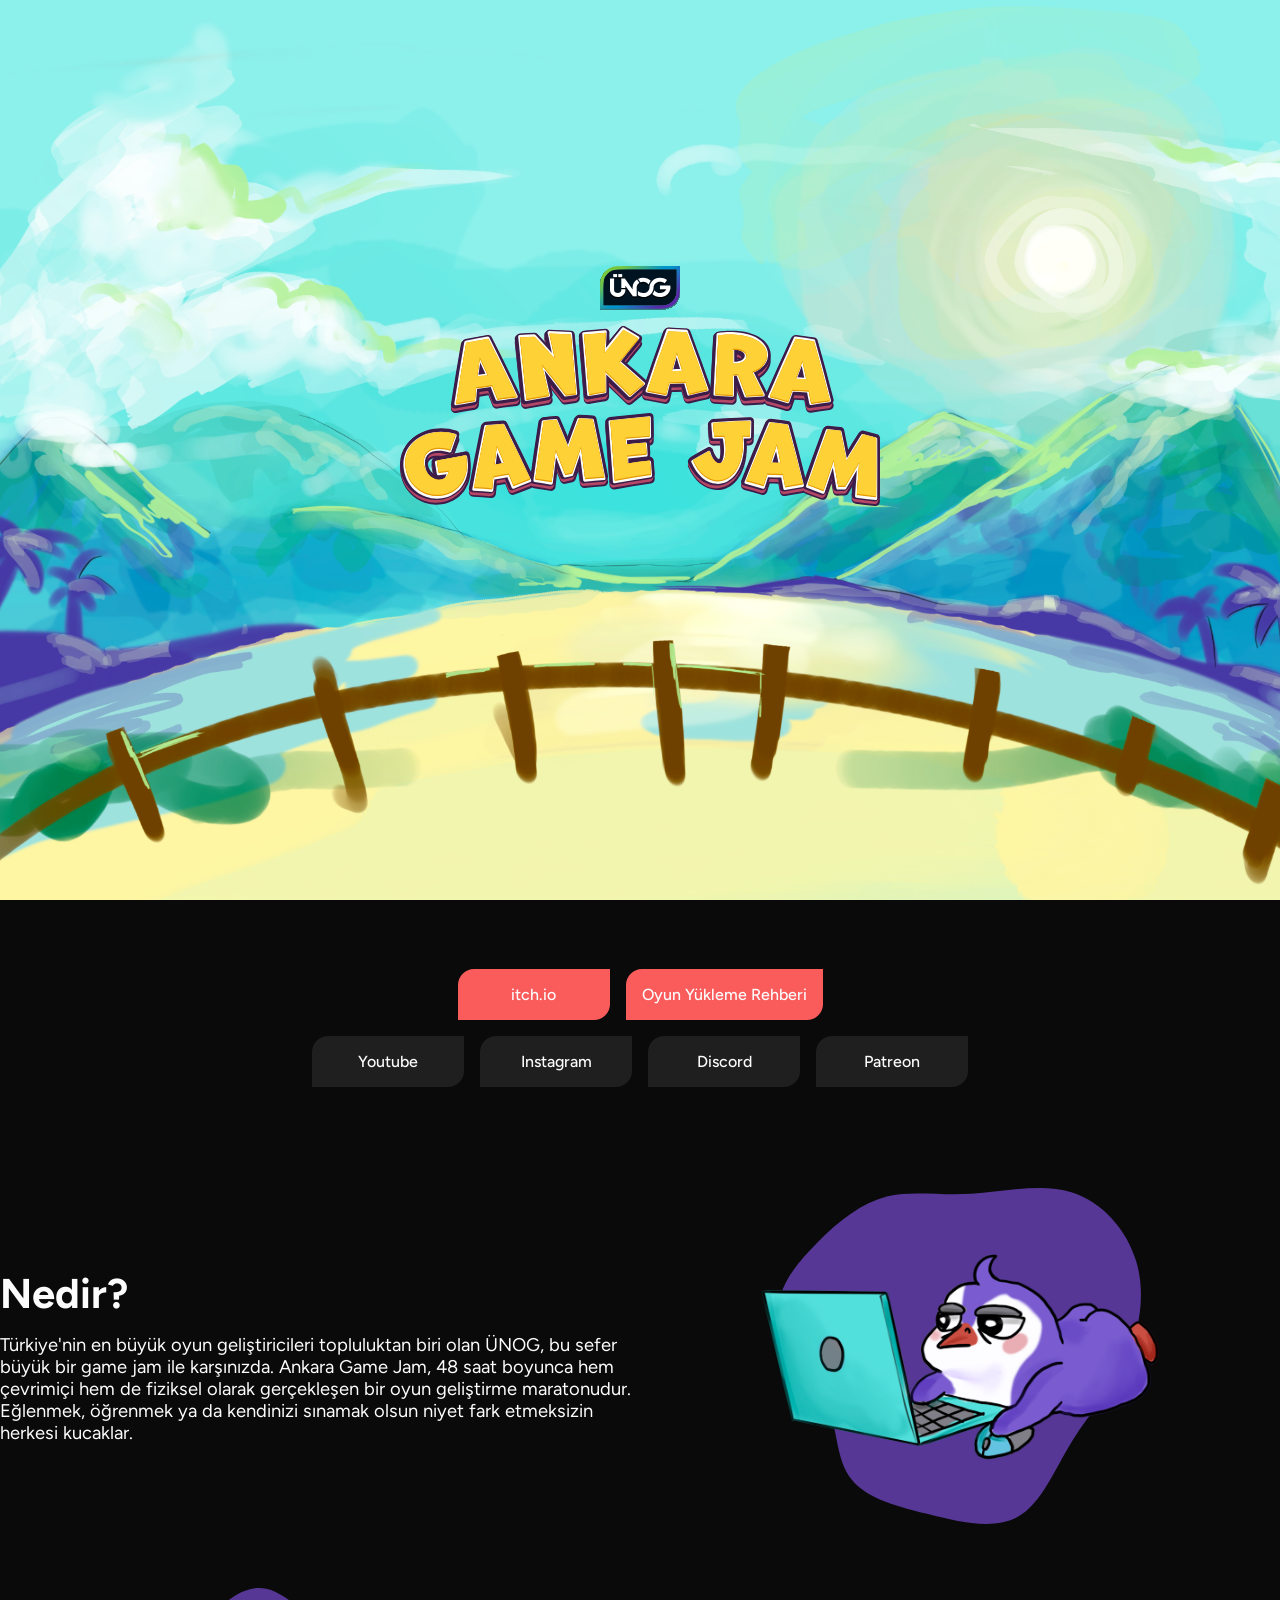
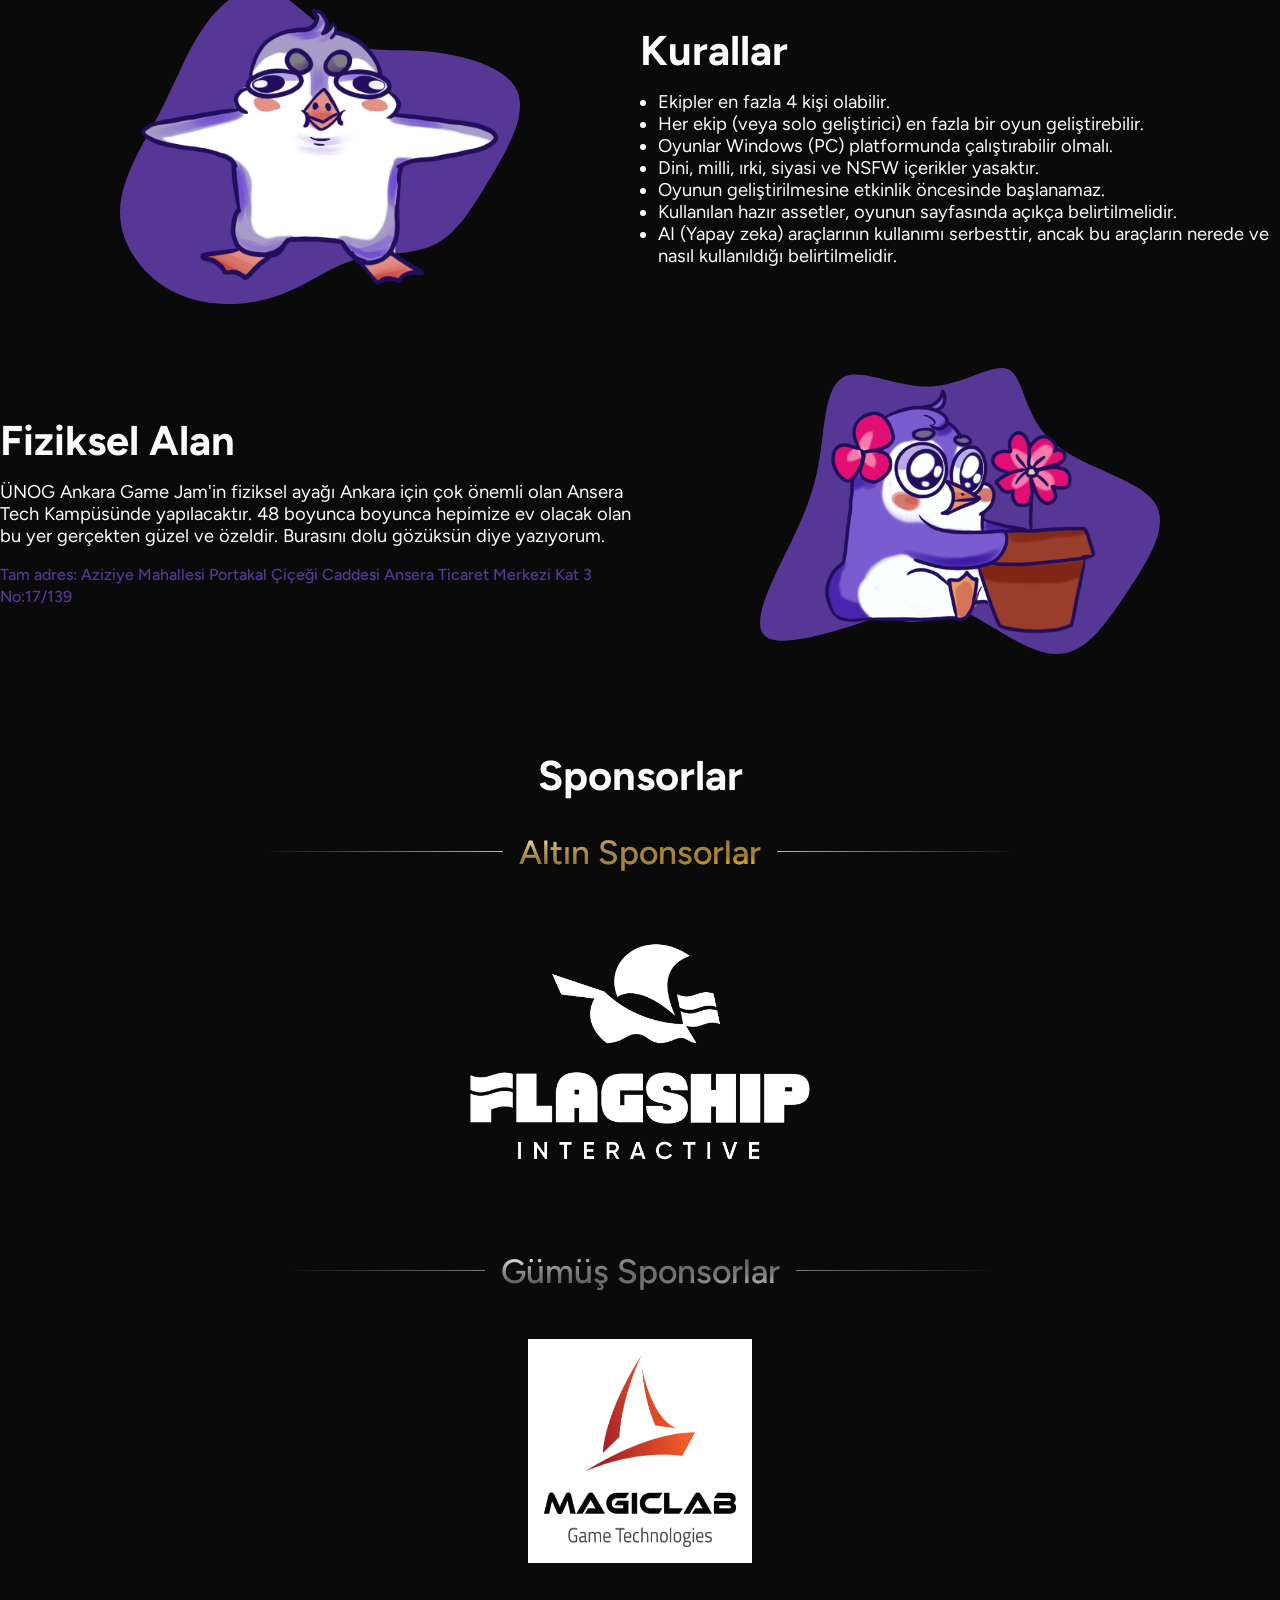
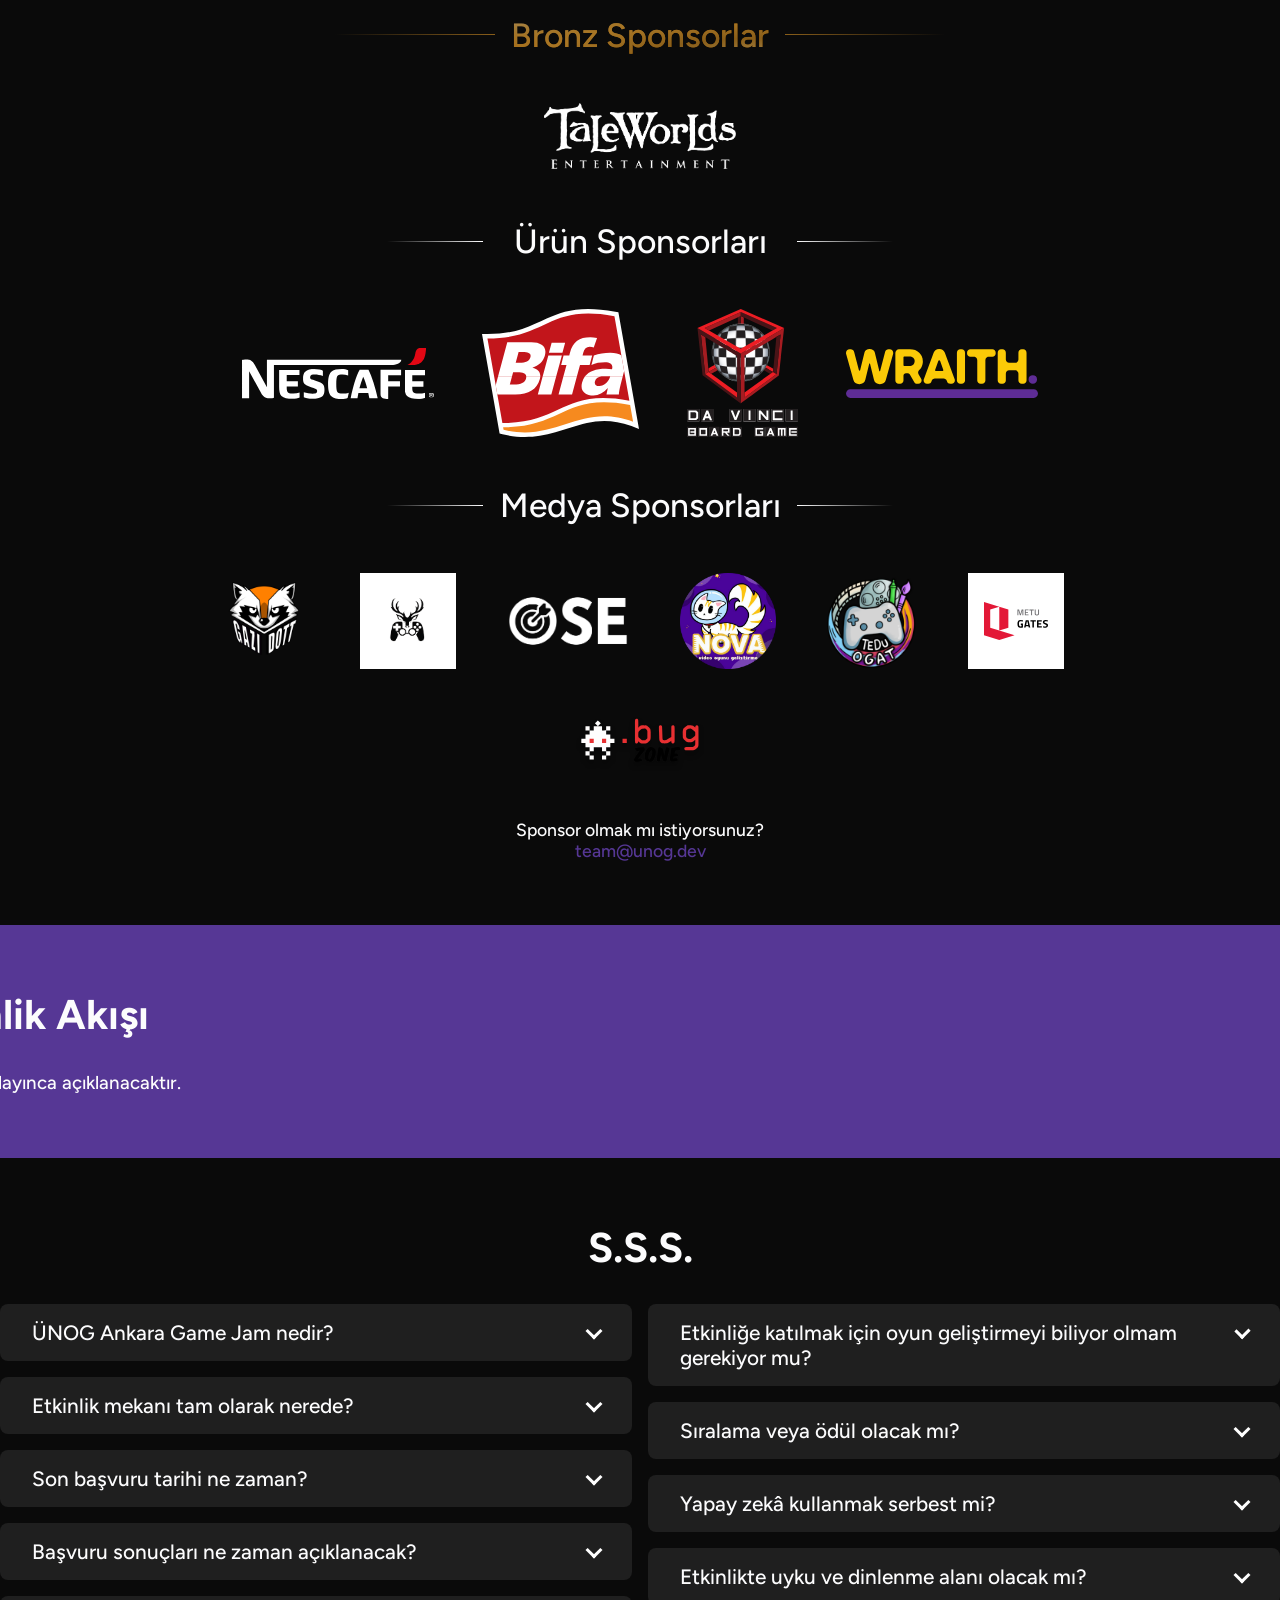
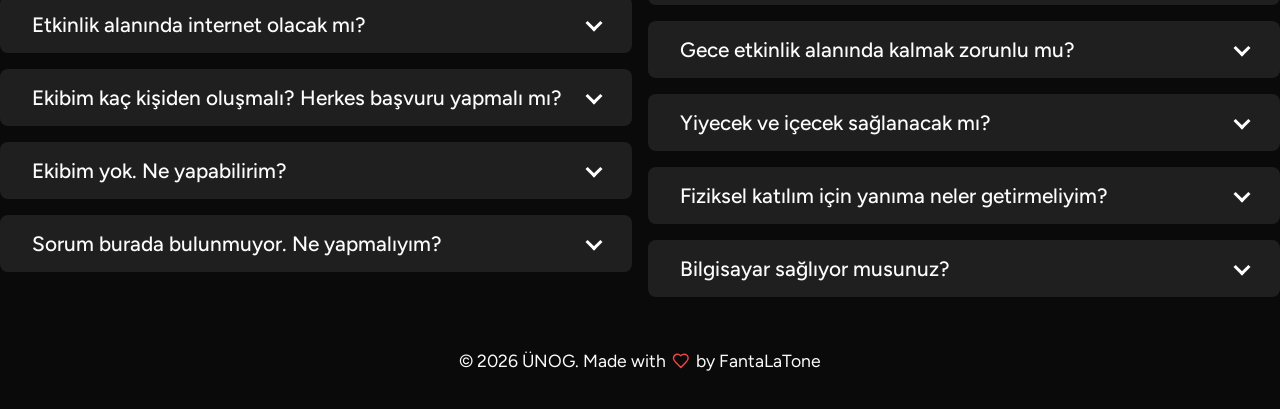
==== index.html @ 79275e38 "static website init" ====
<!DOCTYPE html>
<html lang="en">

<head>
    <meta charset="UTF-8">
    <meta name="viewport" content="width=device-width, initial-scale=1.0">

    <link rel="preconnect" href="https://fonts.googleapis.com">
    <link rel="preconnect" href="https://fonts.gstatic.com" crossorigin>
    <link href="https://fonts.googleapis.com/css2?family=Figtree:ital,wght@0,300..900;1,300..900&display=swap"
        rel="stylesheet">
    <link rel="stylesheet" href="css/style.css">

    <title>Ünog Ankara Game Jam</title>
</head>

<body>

    <!-- <div id="background-decors">
        <div class="decor"></div>
    </div> -->

    <!-- <nav class="navbar">

    </nav> -->

    <section class="hero">
        <img src="./img/unog-logo-black.svg" alt="" id="unog-logo">
        <img src="./img/jam-logo.svg" alt="" id="jam-logo">

        <!-- <span id="scroll-text">KAYDIR</span> -->

        <!-- <span>48 saatlik eğlence dolu maceraya hazır mısın?</span> -->

        <!-- <div id="car-ride"></div> -->
    </section>

    <div class="container">

        <section class="links">
            <div class="itch-links">
                <a href="https://itch.io/jam/unog-game-jam-2026" target="_blank" id="itch">itch.io</a>
                <a href="/">Oyun Yükleme Rehberi</a>
            </div>
            <div class="social-links">
                <a href="https://www.youtube.com/@unoghub" target="_blank" id="youtube">Youtube</a>
                <a href="https://www.instagram.com/unoghub" target="_blank" id="instagram">Instagram</a>
                <a href="https://discord.gg/zwMBwj7hA" target="_blank" id="discord">Discord</a>
                <a href="https://www.patreon.com/unoghub" target="_blank" id="patreon">Patreon</a>
            </div>
        </section>

        <section class="info">
            <div class="info-group">
                <div>
                    <h2>Nedir?</h2>
                    <p>
                        Türkiye'nin en büyük oyun geliştiricileri topluluktan biri olan ÜNOG, bu sefer büyük bir game
                        jam ile karşınızda.
                        Ankara Game Jam, 48 saat boyunca hem çevrimiçi hem de fiziksel olarak gerçekleşen bir oyun
                        geliştirme maratonudur.
                        Eğlenmek, öğrenmek ya da kendinizi sınamak olsun niyet fark etmeksizin herkesi kucaklar.
                    </p>
                </div>
                <img src="./img/info-blob.svg" alt="">
            </div>
            <div class="info-group">
                <img src="./img/rules-blob.svg" alt="">
                <div>
                    <h2>Kurallar</h2>
                    <ul>
                        <li>Ekipler en fazla 4 kişi olabilir.</li>
                        <li>Her ekip (veya solo geliştirici) en fazla bir oyun geliştirebilir.</li>
                        <li>Oyunlar Windows (PC) platformunda çalıştırabilir olmalı.</li>
                        <li>Dini, milli, ırki, siyasi ve NSFW içerikler yasaktır.</li>
                        <li>Oyunun geliştirilmesine etkinlik öncesinde başlanamaz.</li>
                        <li>Kullanılan hazır assetler, oyunun sayfasında açıkça belirtilmelidir.</li>
                        <li>
                            AI (Yapay zeka) araçlarının kullanımı serbesttir, ancak bu araçların nerede ve nasıl
                            kullanıldığı
                            belirtilmelidir.
                        </li>
                    </ul>
                </div>
            </div>
            <div class="info-group">
                <div>
                    <h2>Fiziksel Alan</h2>
                    <p>
                        ÜNOG Ankara Game Jam'in fiziksel ayağı Ankara için çok önemli olan Ansera Tech Kampüsünde
                        yapılacaktır.
                        48 boyunca boyunca hepimize ev olacak olan bu yer gerçekten güzel ve özeldir. Burasını dolu
                        gözüksün diye yazıyorum.
                    </p>
                    <p>
                        <a href="https://maps.app.goo.gl/f6WXb7PkPfJ29cRz8" target="_blank" id="address">
                            Tam adres: Aziziye Mahallesi Portakal Çiçeği Caddesi Ansera Ticaret Merkezi Kat 3 No:17/139
                        </a>
                    </p>
                </div>
                <img src="./img/location-blob.svg" alt="">
            </div>
        </section>

        <section class="sponsors">
            <h2>Sponsorlar</h2>
            <div class="sponsor-group gold">
                <div class="sponsor-group-title">
                    <hr>
                    <h3>Altın Sponsorlar</h3>
                    <hr>
                </div>
                <div class="sponsor-list">
                    <a href="https://flagship.gs/" target="_blank">
                        <img src="./img/sponsor-flagship.png" class="sponsor-giant" alt="">
                    </a>
                </div>
            </div>
            <div class="sponsor-group silver">
                <div class="sponsor-group-title">
                    <hr>
                    <h3>Gümüş Sponsorlar</h3>
                    <hr>
                </div>
                <div class="sponsor-list">
                    <a href="https://maglab.com.tr/" target="_blank">
                        <img src="./img/sponsor-magiclab.png" class="sponsor-large white-background " alt="">
                    </a>
                </div>
            </div>
            <div class="sponsor-group bronze">
                <div class="sponsor-group-title">
                    <hr>
                    <h3>Bronz Sponsorlar</h3>
                    <hr>
                </div>
                <div class="sponsor-list">
                    <a href="https://www.taleworlds.com/" target="_blank">
                        <img src="./img/sponsor-taleworlds.png" class="sponsor-middle" alt="">
                    </a>
                </div>
            </div>
            <div class="sponsor-group">
                <div class="sponsor-group-title-plain">
                    <hr>
                    <h3>Ürün Sponsorları</h3>
                    <hr>
                </div>
                <div class="sponsor-list-grid">
                    <img src="./img/sponsor-nescafe.svg" class="sponsor-middle" alt="">
                    <img src="./img/sponsor-bifa.svg" class="sponsor-middle" alt="">
                    <img src="./img/sponsor-davinci.svg" class="sponsor-middle" alt="">
                    <img src="./img/sponsor-wraith.svg" class="sponsor-middle" alt="">
                </div>
            </div>
            <div class="sponsor-group">
                <div class="sponsor-group-title-plain">
                    <hr>
                    <h3>Medya Sponsorları</h3>
                    <hr>
                </div>
                <div class="sponsor-list-grid">
                    <img src="./img/sponsor-gazi.png" class="sponsor-small" alt="">
                    <img src="./img/sponsor-hoget.PNG" class="sponsor-small white-background" alt="">
                    <img src="./img/sponsor-ose.png" class="sponsor-small" alt="">
                    <img src="./img/sponsor-nova.png" class="sponsor-small" alt="">
                    <img src="./img/sponsor-ogat.png" class="sponsor-small" alt="">
                    <img src="./img/sponsor-metu.svg" class="sponsor-small white-background" alt="">
                    <img src="./img/sponsor-bug.svg" class="sponsor-small" alt="">
                </div>
            </div>
            <div class="sponsor-group mail">
                <p>Sponsor olmak mı istiyorsunuz?</p>
                <a href="mailto:team@unog.dev?subject=Sponsorluk">team@unog.dev</a>
            </div>
        </section>
    </div>

    <section class="events">
        <h2>Etkinlik Akışı</h2>
        <!-- <button id="scroll-button"><i class="arrow right"></i></button> -->
        <ul class="event-days">
            <li class="event-day">
                <h3>Etkinlik başlayınca açıklanacaktır.</h3>
            </li>
        </ul>
        <!-- <ul class="event-days">
            <li class="event-day">
                <span>17</span>
                <span>/ 07</span>
                <ul class="event-list">
                    <li class="event">
                        <span>17:00</span>
                        <p>Kapı Açılışı</p>
                    </li>
                    <li class="event">
                        <span>18:00</span>
                        <p>Tema Açıklanışı</p>
                    </li>
                    <li class="event">
                        <span>21:00</span>
                        <p>Akşam Yemeği</p>
                    </li>
                    <li class="event">
                        <span>23:00</span>
                        <p>Icebreaking</p>
                    </li>
                </ul>
            </li>
            <li class="event-day">
                <span>18</span>
                <span>/ 07</span>
                <ul class="event-list">
                    <li class="event">
                        <span>09:00</span>
                        <p>Kahvaltı</p>
                    </li>
                    <li class="event">
                        <span>13:00</span>
                        <p>Etkinlik 1</p>
                    </li>
                    <li class="event">
                        <span>15:00</span>
                        <p>Öğle Yemeği</p>
                    </li>
                    <li class="event">
                        <span>18:00</span>
                        <p>Etkinlik 2</p>
                    </li>
                    <li class="event">
                        <span>19:00</span>
                        <p>Akşam Yemeği</p>
                    </li>
                    <li class="event">
                        <span>21:00</span>
                        <p>Etkinlikler</p>
                    </li>
                    <li class="event">
                        <span>23:00</span>
                        <p>Gece Çekilişi</p>
                    </li>
                </ul>
            </li>
            <li class="event-day">
                <span>19</span>
                <span>/ 07</span>
                <ul class="event-list">
                    <li class="event">
                        <span>09:00</span>
                        <p>Kahvaltı</p>
                    </li>
                    <li class="event">
                        <span>11:00</span>
                        <p>Yarışma</p>
                    </li>
                    <li class="event">
                        <span>13:00</span>
                        <p>Etkinlik Son</p>
                    </li>
                    <li class="event">
                        <span>18:00</span>
                        <p>Final Sunumu</p>
                    </li>
                </ul>
            </li>
        </ul> -->
    </section>

    <div class="container">
        <section class="faq">
            <h2>S.S.S.</h2>
            <div class="questions-container">
                <div>
                    <ul class="questions">
                        <li class="question">
                            <button>ÜNOG Ankara Game Jam nedir?</button>
                            <p>ÜNOG Ankara Game Jam; oyun geliştirmeye ilgi duyan katılımcıların 48 saat içerisinde
                                ekipleriyle birlikte oyun geliştirdiği, öğrenme, sosyalleşme ve deneyim odaklı bir
                                etkinliktir.</p>
                        </li>
                        <li class="question">
                            <button>Etkinlik mekanı tam olarak nerede?</button>
                            <p>Etkinliğimiz, Ansera AVM içerisinde bulunan Ansera TechBridge alanında
                                gerçekleştirilecektir.</p>
                        </li>
                        <li class="question">
                            <button>Son başvuru tarihi ne zaman?</button>
                            <p>Son başvuru tarihi 9 Temmuz 2026, saat 23.59'dur.</p>
                        </li>
                        <li class="question">
                            <button>Başvuru sonuçları ne zaman açıklanacak?</button>
                            <p>
                                Başvuru sonuçları 10 Temmuz 2026 tarihinde e-posta yoluyla açıklanacaktır.
                                Başvurular Onay, Yedek ve Red olarak sonuçlanacaktır.
                                Onay alan katılımcıların, gönderilecek e-postadaki onay formunu belirtilen süre
                                içerisinde doldurmaları gerekmektedir.
                                Süresi içerisinde formunu doldurmayan katılımcıların yerine yedek listeden alım
                                yapılacaktır.
                            </p>
                        </li>
                        <li class="question">
                            <button>Etkinlik alanında internet olacak mı?</button>
                            <p>
                                Evet.
                                Katılımcılar için Wi-Fi erişimi sağlanacaktır.
                            </p>
                        </li>
                        <li class="question">
                            <button>Ekibim kaç kişiden oluşmalı? Herkes başvuru yapmalı mı?</button>
                            <p>
                                Etkinliğe bireysel veya en fazla 4 kişilik ekipler halinde katılabilirsiniz.
                                Ekipte bulunan herkesin başvurusunu ayrı ayrı tamamlaması gerekmektedir.
                            </p>
                        </li>
                        <li class="question">
                            <button>Ekibim yok. Ne yapabilirim?</button>
                            <p>
                                Onay alan katılımcılar için bir WhatsApp topluluğu oluşturulacaktır.
                                İsterseniz bu topluluk üzerinden, isterseniz etkinlik alanındaki Ekip Bulma Panosu
                                aracılığıyla ekip arkadaşı bulabilirsiniz.
                            </p>
                        </li>
                        <li class="question">
                            <button>Sorum burada bulunmuyor. Ne yapmalıyım?</button>
                            <p>
                                Burada yanıtını bulamadığınız tüm sorularınız için ÜNOG Instagram hesabı üzerinden
                                bizimle iletişime
                                geçebilirsiniz.
                            </p>
                        </li>
                    </ul>
                </div>
                <div>
                    <ul class="questions">
                        <li class="question">
                            <button>Etkinliğe katılmak için oyun geliştirmeyi biliyor olmam gerekiyor mu?</button>
                            <p>
                                Hayır. Her seviyeden katılımcıyı bekliyoruz.
                                Öğrenmeye istekli herkes etkinliğimize katılabilir.
                            </p>
                        </li>
                        <li class="question">
                            <button>Sıralama veya ödül olacak mı?</button>
                            <p>
                                Hayır. Etkinliğimizde herhangi bir sıralama veya ödüllendirme sistemi bulunmamaktadır.
                                Game Jam'lerde rekabetten çok; öğrenmenin, yardımlaşmanın, deneyim kazanmanın ve yeni
                                insanlarla
                                tanışmanın daha değerli olduğuna inanıyoruz.
                            </p>
                        </li>
                        <li class="question">
                            <button>Yapay zekâ kullanmak serbest mi?</button>
                            <p>
                                Evet.
                                Yapay zekâ araçlarını kullanabilirsiniz.
                                Kullandığınız araçları ve kullanım şeklinizi oyun teslimi sırasında belirtmeniz
                                gerekmektedir.
                            </p>
                        </li>
                        <li class="question">
                            <button>Etkinlikte uyku ve dinlenme alanı olacak mı?</button>
                            <p>
                                Evet.
                                Sınırlı sayıda şişme yatağın bulunduğu bir uyku alanı olacaktır.
                                Ayrıca teras ve ortak kullanım alanlarında dinlenebilirsiniz.
                                Daha konforlu bir deneyim için kendi yastık ve örtünüzü getirmenizi öneriyoruz.
                            </p>
                        </li>
                        <li class="question">
                            <button>Gece etkinlik alanında kalmak zorunlu mu?</button>
                            <p>
                                Hayır.
                                Dilerseniz etkinlik alanında kalabilir, dilerseniz evinize gidip tekrar etkinlik alanına
                                dönebilirsiniz.
                            </p>
                        </li>
                        <li class="question">
                            <button>Yiyecek ve içecek sağlanacak mı?</button>
                            <p>
                                Evet.
                                Etkinlik boyunca yiyecek ve içecek ikramlarımız olacaktır.
                                Gün içerisinde çay ve kahve servisi yapılacaktır.
                                Ayrıca etkinlik alanının alt katında bulunan Migros marketten ihtiyaçlarınızı
                                karşılayabilirsiniz.
                            </p>
                        </li>
                        <li class="question">
                            <button>Fiziksel katılım için yanıma neler getirmeliyim?</button>
                            <p>
                                Yanınızda getirmenizi öneriyoruz:
                                <span>💻 Bilgisayar ve şarj aleti</span>
                                <span>🔌 Uzatma kablosu (isteğe bağlı)</span>
                                <span>👕 Rahat kıyafetler veya pijama</span>
                                <span>🩴 Terlik</span>
                                <span>🪥 Kişisel hijyen ürünleri</span>
                                <span>🛏️ Yastık ve ince örtü</span>
                                <span>👕 Yedek kıyafet (Temmuz ayında hava sıcak olacağı için özellikle öneriyoruz.)</span>
                            </p>
                        </li>
                        <li class="question">
                            <button>Bilgisayar sağlıyor musunuz?</button>
                            <p>
                                Hayır.
                                Katılımcıların kendi bilgisayarlarını getirmeleri gerekmektedir.
                            </p>
                        </li>
                    </ul>
                </div>
            </div>
        </section>
    </div>

    <footer>
        <p>
            © 2026 ÜNOG. Made with 
            <svg xmlns="http://www.w3.org/2000/svg" width="24" height="24" viewBox="0 0 24 24" fill="none" stroke="currentColor" stroke-width="2" stroke-linecap="round" stroke-linejoin="round" class="heart"><path d="M19 14c1.49-1.46 3-3.21 3-5.5A5.5 5.5 0 0 0 16.5 3c-1.76 0-3 .5-4.5 2-1.5-1.5-2.74-2-4.5-2A5.5 5.5 0 0 0 2 8.5c0 2.3 1.5 4.05 3 5.5l7 7Z"></path></svg>
            by FantaLaTone
        </p>
    </footer>

    <script src="./js/main.js"></script>

</body>

</html>
---- css/style.css ----
:root {
    --light: #fcfcfd;
    --dark: #0a0a0a;
    --gray: #1f1f1f;
    
    --itch-pink: #fa5c5c;
    --logo-purple: #563795;
    --logo-blue: #
}

*, *::before, *::after {
    margin: 0;
    padding: 0;
    box-sizing: border-box;

    text-decoration: none;
    list-style: none;

    font-family: "Figtree", sans-serif;
    font-optical-sizing: auto;
    font-weight: 500;
    font-style: normal;
}

body {
    background-color: var(--dark);

    display: flex;
    flex-direction: column;
    align-items: center;
}

.container {
    max-width: 80rem;
    width: 100%;
}

/*
    NAVIGATION
*/
nav.navbar {

    position: absolute;

    width: 80vw;
    top: 1rem;
    height: 3rem;

    background-color: var(--dark);
    border-radius: 2rem 0 2rem 0;
}

/*
    HERO
*/
section.hero {
    width: 100vw;
    height: 100vh;

    background: url("../img/background.png");
    background-size: cover;
    background-position: 50% 30%;

    display: flex;
    flex-direction: column;
    justify-content: center;
    align-items: center;
    gap: 1rem;

    padding-bottom: 8rem;
}

section.hero img#unog-logo {
    width: 5rem;
}

section.hero img#jam-logo {
    width: 30rem;
}

section.hero #scroll-text {
    position: absolute;

    color: var(--dark);
    font-size: 1.2rem;
    font-weight: 700;

    bottom: 1rem;

    display: flex;
    flex-direction: column;
    justify-content: center;
    align-items: center;
    gap: 1rem;
}

section.hero #scroll-text::after {
    content: "";
    display: block;

    border-right: 3px solid var(--dark);
    border-bottom: 3px solid var(--dark);

    width: 12px;
    height: 12px;

    transform: translateY(-50%) rotate(45deg);
}

/* section.hero #car-ride {
    position: absolute;

    width: 100%;
    height: 100%;

    bottom: -10rem;
    background: url("../img/car-ride.png");
    background-size: 80%;
    background-repeat: no-repeat;
    background-position: center;
} */

/*
    LINKS
*/
section.links {
    display: flex;
    flex-direction: column;
    justify-content: center;
    align-items: center;

    gap: 1rem;
    height: 16rem;
}

section.links a {
    color: var(--light);
    background-color: var(--gray);

    min-width: 120px;

    padding: 1rem;
    border-radius: 1rem 0 1rem 0;
    
    text-align: center;

    transition: background ease-out 200ms;
    box-sizing: content-box;
}

section.links a:hover {
    scale: 1.02;
}

a#register {
    font-size: 1.5rem;
    min-width: 10rem;
    background-color: var(--logo-purple);
}

section.links div {
    display: flex;
    justify-content: center;
    align-items: center;
    gap: 1rem;
}

section.links .itch-links a {
    background-color: var(--itch-pink);
}

/*
    INFORMATION
*/
section.info {
    color: var(--light);
}

section.info .info-group {
    padding: 2rem 0;

    display: flex;
    justify-content: center;
    align-items: center;
}

section.info .info-group div {
    width: 50%;
}

section.info .info-group div h2 {
    font-size: 2.6rem;
    font-weight: 700;
}

section.info .info-group div p {
    font-size: 1.15rem;
    font-weight: 400;
    margin-top: 1rem;
}

section.info .info-group ul {
    margin-top: 1rem;
}

section.info .info-group li {
    font-size: 1.15rem;
    font-weight: 400;
    list-style-type: disc;
    margin-left: 1.1rem;
}

section.info .info-group img {
    width: 25rem;
    margin: auto;
}

section.info .info-group #address {

    /* background: linear-gradient(to right, #7ac943 31%, #2193c7 31%, #2193c7 66%, #563795 50%); 
    background-clip: text;
    color: transparent; */

    color: var(--logo-purple);
    font-size: 1rem;
}

section.info .info-group #address:hover {
    text-decoration: underline;
}

/*
    SPONSORS
*/
section.sponsors {
    color: var(--light);

    display: flex;
    flex-direction: column;
    align-items: center;

    margin-top: 4rem;
}

section.sponsors h2 {
    font-size: 2.6rem;
    font-weight: 700;
}

section.sponsors .sponsor-group {
    margin-top: 2rem;
    display: flex;
    flex-direction: column;
    justify-content: center;
    align-items: center;
}

.sponsor-group.mail {
    font-size: 1.1rem;
}

.sponsor-group.mail a {
    color: var(--logo-purple);
}

.sponsor-group .sponsor-group-title {
    display: flex;
    justify-content: center;
    align-items: center;
    gap: 1rem;
}

.sponsor-group .sponsor-group-title-plain h3 {
    font-size: 2.1rem;
    width: 17.6rem;
    text-align: center;
}

.sponsor-group .sponsor-group-title hr {
    height: 1px;
    border: none;
}

.sponsor-group .sponsor-group-title-plain {
    display: flex;
    justify-content: center;
    align-items: center;
    gap: 1rem;
}

.sponsor-group .sponsor-group-title-plain hr {
    height: 1px;
    border: none;
}

/* GOLD TITLE */
.sponsor-group.gold .sponsor-group-title hr:first-child {
    width: 15rem;
    background: linear-gradient(to left, #D1B464 0%, transparent 100%);
}

.sponsor-group.gold .sponsor-group-title hr:last-child {
    width: 15rem;
    background: linear-gradient(to right, #D1B464 0%, transparent 100%);
}

.sponsor-group.gold .sponsor-group-title h3 {
    font-size: 2.1rem;
    background: radial-gradient(ellipse farthest-corner at right bottom, #FEDB37 0%, #FDB931 8%, #9f7928 30%, #a5863e 40%, transparent 80%),
                radial-gradient(ellipse farthest-corner at left top, #FFFFFF 0%, #FFFFAC 8%, #D1B464 25%, #7e662e 62.5%, #7e662e 100%);
    background-clip: text;
    color: transparent;
}

/* SILVER TITLE */
.sponsor-group.silver .sponsor-group-title hr:first-child {
    width: 12.5rem;
    background: linear-gradient(to left, #7B7B7B 0%, transparent 100%);
}

.sponsor-group.silver .sponsor-group-title hr:last-child {
    width: 12.5rem;
    background: linear-gradient(to right, #7B7B7B 0%, transparent 100%);
}

.sponsor-group.silver .sponsor-group-title h3 {
    font-size: 2.1rem;
    background: radial-gradient(ellipse farthest-corner at right bottom, #D3D3D3 0%, #BEBEBE 8%, #7B7B7B 30%, #6F6F6F 40%, transparent 80%),
                radial-gradient(ellipse farthest-corner at left top, #FFFFFF 0%, #F6F6F6 8%, #B4B4B4 25%, #4B4B4B 62.5%, #4B4B4B 100%);
    background-clip: text;
    color: transparent;
}

/* BRONZE TITLE */
.sponsor-group.bronze .sponsor-group-title hr:first-child {
    width: 10rem;
    background: linear-gradient(to left, #895E1A 0%, transparent 100%);
}

.sponsor-group.bronze .sponsor-group-title hr:last-child {
    width: 10rem;
    background: linear-gradient(to right, #895E1A 0%, transparent 100%);
}

.sponsor-group.bronze .sponsor-group-title h3 {
    font-size: 2.1rem;
    background: radial-gradient(ellipse farthest-corner at right bottom, #B08D57 0%, #9C7A3C 8%, #895E1A 30%, #a87625 60%, transparent 100%),
                radial-gradient(ellipse farthest-corner at left top, #d3ba95 0%, #B08D57 8%, #9C7A3C 25%, #a05d00 62.5%, #a05d00 100%);
    background-clip: text;
    color: transparent;
}

/* PLAIN TITLES */
.sponsor-group .sponsor-group-title-plain hr:first-child {
    width: 6rem;
    background: linear-gradient(to left, var(--light) 0%, transparent 100%);
}

.sponsor-group .sponsor-group-title-plain hr:last-child {
    width: 6rem;
    background: linear-gradient(to right, var(--light) 0%, transparent 100%);
}

.sponsor-list {
    display: flex;
    justify-content: center;
    align-items: center;

    width: fit-content;
    padding: 1rem;

    margin-top: 2rem;
    border-radius: 1rem;

    /* background: red; */
}

.sponsor-list-grid {
    display: flex;
    flex-wrap: wrap;
    justify-content: center;
    align-items: center;

    width: 60rem;
    padding: 1rem;

    margin-top: 2rem;
    border-radius: 1rem;

    gap: 3rem;
}

img.white-background {
    background-color: white;
    padding: 1rem;
    aspect-ratio: 1;
}

img.sponsor-giant {
    max-height: 18rem;
    max-width: 25rem;
}

img.sponsor-large {
    max-height: 14rem;
}

img.sponsor-middle {
    max-height: 8rem;
    max-width: 12rem;
}

img.sponsor-small {
    max-height: 6rem;
    max-width: 8rem;
}

/*
    EVENTS
*/
section.events {
    color: var(--light);
    background-color: var(--logo-purple);

    width: 100rem;

    padding: 4rem;
    margin-top: 4rem;

    position: relative;

    overflow: scroll;

    scrollbar-color: #959595 var(--logo-purple);
    scrollbar-width: thin;
}

section.events > h2 {
    font-size: 2.6rem;
    font-weight: 700;
}

section.events > button {
    position: absolute;

    top: 4rem;
    right: 4rem;

    height: 3.4rem;
    width: 3.4rem;

    border: none;
    background-color: var(--light);
    cursor: pointer;
}


.event-days {
    display: flex;
    
    margin-top: 2rem;
    gap: 3rem;
}

.event-day > span:first-child {
    font-size: 2.2rem;
}

.event-day:last-child {
    padding-right: 4rem;
}

.event-list {
    display: flex;
    gap: 2rem;
}

.event {
    margin-top: 1rem;
    width: max-content;
}

.event > span {
    font-size: 1rem;
    font-weight: 400;
}

.event > p {
    font-size: 1.2rem;
    font-weight: 500;
}

/*
    FAQ
*/
section.faq {
    color: var(--light);
    margin-top: 4rem;
}

section.faq > h2 {
    font-size: 2.6rem;
    font-weight: 700;

    text-align: center;
}

.questions-container {
    margin-top: 2rem;

    display: flex;
    justify-content: center;
    gap: 1rem;
}

.questions-container > div {
    width: 50%;
}

.question {
    background-color: var(--gray);
    margin-bottom: 1rem;
    gap: 10px;
    border-radius: 0.5rem;
}

.question > button {
    padding: 1rem 2rem;
    border: none;
    background-color: transparent;

    color: var(--light);
    font-size: 1.3rem;

    cursor: pointer;

    width: 100%;
    text-align: left;
    position: relative;

    display: flex;
    justify-content: space-between;

    box-sizing: border-box;
}

.question > button::after {
    content: "";
    display: inline-block;

    border-right: 3px solid white;
    border-bottom: 3px solid white;

    width: 12px;
    height: 12px;
    margin-top: 0.7rem;

    transform: translateY(-50%) rotate(45deg);
}

.question > p {
    padding: 1rem 2rem;
    font-size: 1.15rem;
    font-weight: 400;
    display: none;
}

.question > p > span {
    display: list-item;
    list-style: disc;
    font-weight: 400;
    font-size: 1.15rem;
    margin-left: 1.2rem;
}

.question.active > button {
    background-color: #563795;
    border-radius: 0.5rem;
}

.question.active > button::after {
    transform: rotate(225deg);
}

.question.active > p {
    display: block;
}

/*
    FOOTER
*/
footer {
    height: 6rem;
    display: flex;
    justify-content: center;
    align-items: center;
    color: var(--light);
}

footer p {
    display: flex;
    justify-content: center;
    align-items: center;
    font-size: 1.1rem;
    font-weight: 400;
}

/*
    SVGs
*/
svg.heart {
    color: #ef4444;
    height: 1.1rem;
    width: 1.1rem;
    margin: 0 0.4rem;
}
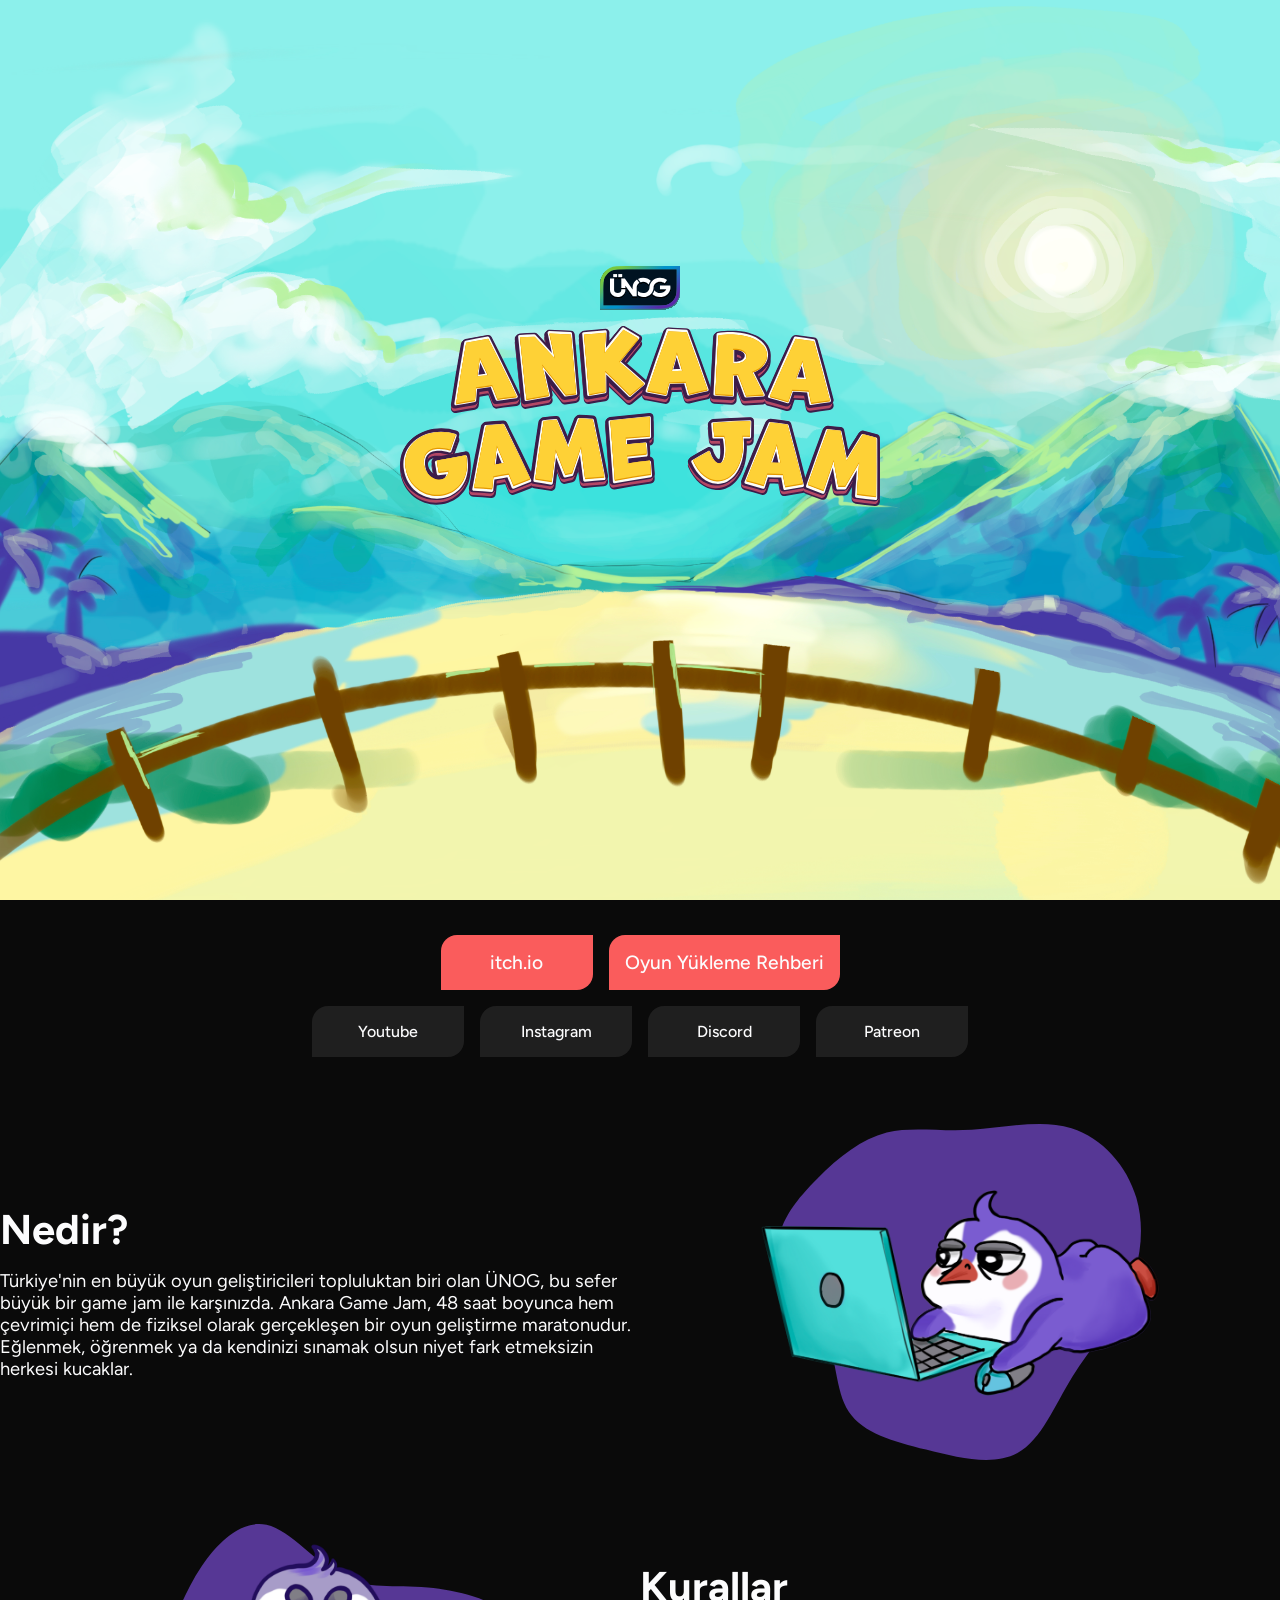
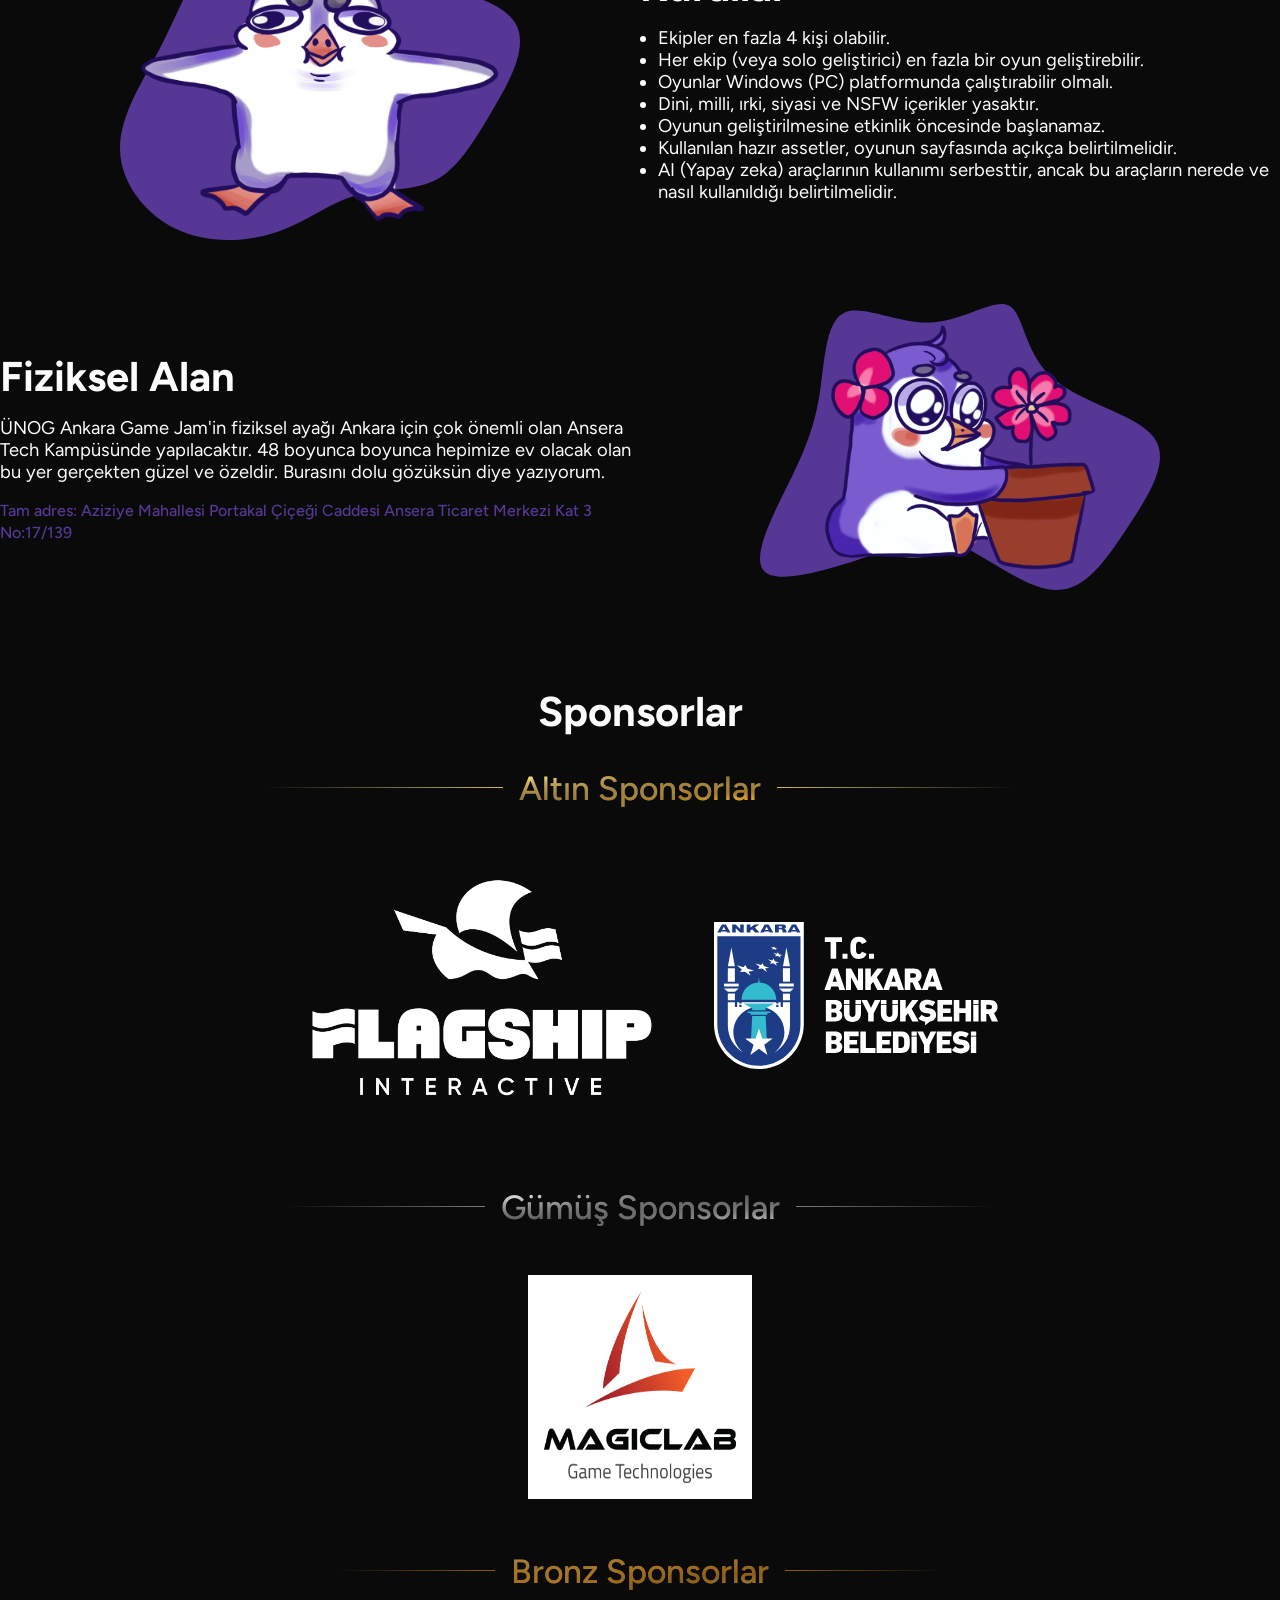
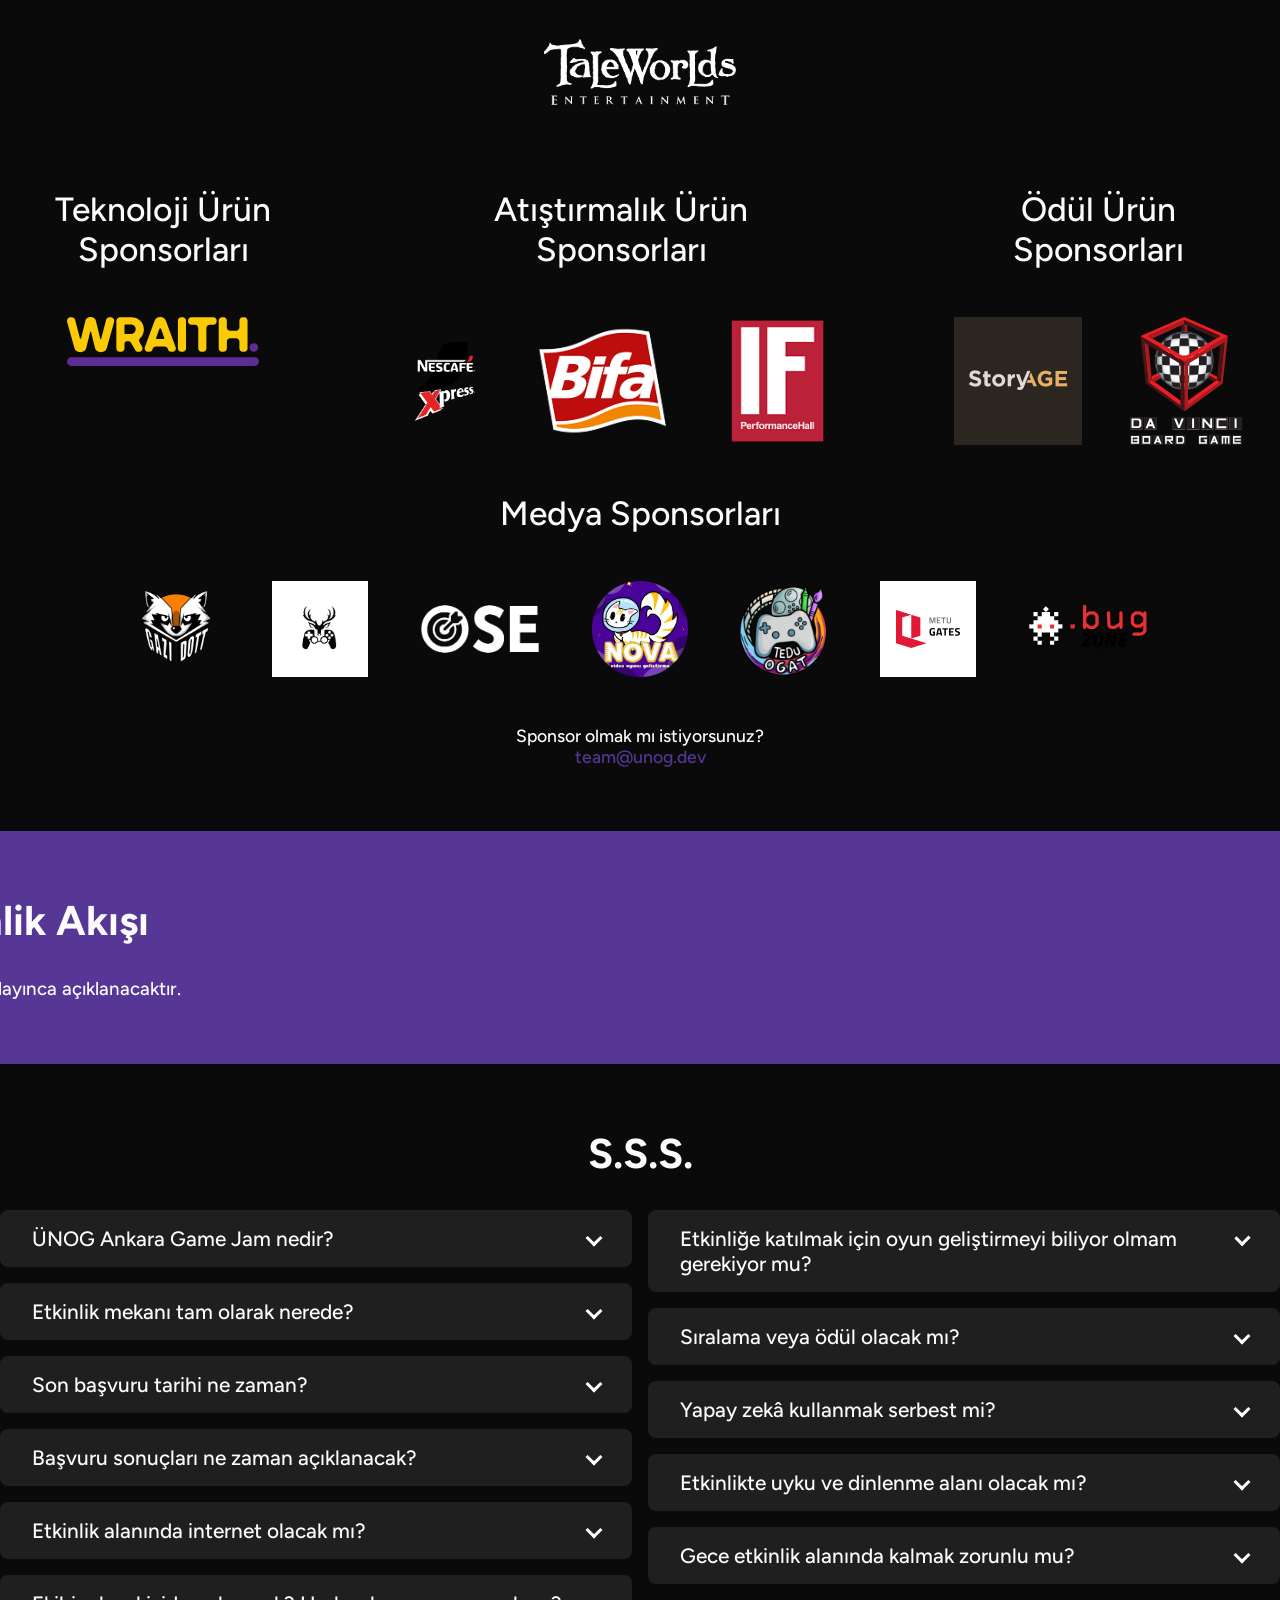
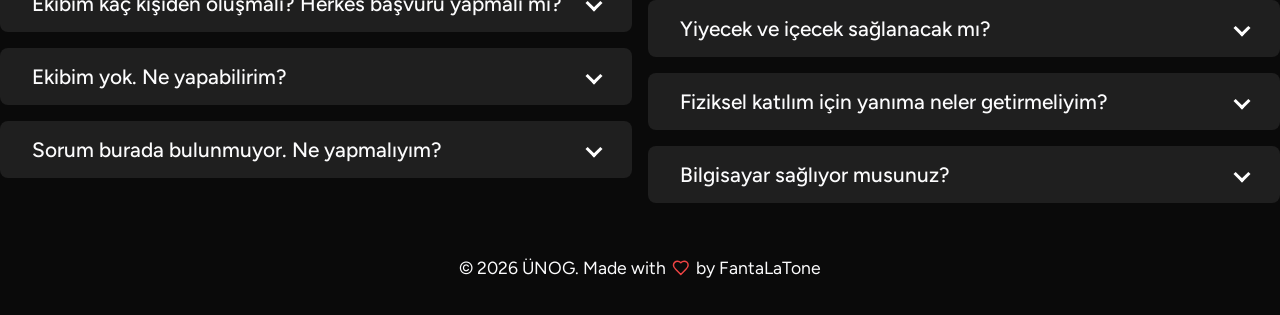
==== commit 990d796a: "added sponsors" ====
--- a/index.html
+++ b/index.html
@@ -114,6 +114,9 @@
                     <a href="https://flagship.gs/" target="_blank">
                         <img src="./img/sponsor-flagship.png" class="sponsor-giant" alt="">
                     </a>
+                    <a>
+                        <img src="./img/sponsor-ankara.svg" class="sponsor-giant" alt="">
+                    </a>
                 </div>
             </div>
             <div class="sponsor-group silver">
@@ -140,24 +143,38 @@
                     </a>
                 </div>
             </div>
+            <div class="sponsor-groups-row">
+                <div class="sponsor-group">
+                    <div class="sponsor-group-title-plain">
+                        <h3>Teknoloji Ürün Sponsorları</h3>
+                    </div>
+                    <div class="sponsor-list-grid">
+                        <img src="./img/sponsor-wraith.svg" class="sponsor-middle" alt="">
+                    </div>
+                </div>
+                <div class="sponsor-group">
+                    <div class="sponsor-group-title-plain">
+                        <h3>Atıştırmalık Ürün Sponsorları</h3>
+                    </div>
+                    <div class="sponsor-list-grid">
+                        <img src="./img/sponsor-nescafe.png" class="sponsor-middle" alt="">
+                        <img src="./img/sponsor-bifa.png" class="sponsor-middle" alt="">
+                        <img src="./img/sponsor-if.png" class="sponsor-middle" alt="">
+                    </div>
+                </div>
+                <div class="sponsor-group">
+                    <div class="sponsor-group-title-plain">
+                        <h3>Ödül Ürün Sponsorları</h3>
+                    </div>
+                    <div class="sponsor-list-grid">
+                        <img src="./img/sponsor-storyage.png" class="sponsor-middle" alt="">
+                        <img src="./img/sponsor-davinci.svg" class="sponsor-middle" alt="">
+                    </div>
+                </div>
+            </div>
             <div class="sponsor-group">
                 <div class="sponsor-group-title-plain">
-                    <hr>
-                    <h3>Ürün Sponsorları</h3>
-                    <hr>
-                </div>
-                <div class="sponsor-list-grid">
-                    <img src="./img/sponsor-nescafe.svg" class="sponsor-middle" alt="">
-                    <img src="./img/sponsor-bifa.svg" class="sponsor-middle" alt="">
-                    <img src="./img/sponsor-davinci.svg" class="sponsor-middle" alt="">
-                    <img src="./img/sponsor-wraith.svg" class="sponsor-middle" alt="">
-                </div>
-            </div>
-            <div class="sponsor-group">
-                <div class="sponsor-group-title-plain">
-                    <hr>
                     <h3>Medya Sponsorları</h3>
-                    <hr>
                 </div>
                 <div class="sponsor-list-grid">
                     <img src="./img/sponsor-gazi.png" class="sponsor-small" alt="">
@@ -184,6 +201,7 @@
                 <h3>Etkinlik başlayınca açıklanacaktır.</h3>
             </li>
         </ul>
+        <!-- buraya yazılanlar gerçek değil sadece doldurmak amacıyla konulmuştur eğer bunu okuyorsanız bunlara itibar etmeyin -->
         <!-- <ul class="event-days">
             <li class="event-day">
                 <span>17</span>
--- a/css/style.css
+++ b/css/style.css
@@ -130,7 +130,7 @@
     align-items: center;
 
     gap: 1rem;
-    height: 16rem;
+    height: 12rem;
 }
 
 section.links a {
@@ -166,6 +166,7 @@
 }
 
 section.links .itch-links a {
+    font-size: 1.2rem;
     background-color: var(--itch-pink);
 }
 
@@ -245,6 +246,14 @@
 section.sponsors h2 {
     font-size: 2.6rem;
     font-weight: 700;
+}
+
+.sponsor-groups-row {
+    display: flex;
+    margin-top: 2rem;
+    gap: 5rem;
+    justify-content: center;
+    align-items: baseline;
 }
 
 section.sponsors .sponsor-group {
@@ -371,6 +380,8 @@
 
     margin-top: 2rem;
     border-radius: 1rem;
+    
+    gap: 2rem;
 
     /* background: red; */
 }
@@ -381,7 +392,7 @@
     justify-content: center;
     align-items: center;
 
-    width: 60rem;
+    width: fit-content;
     padding: 1rem;
 
     margin-top: 2rem;
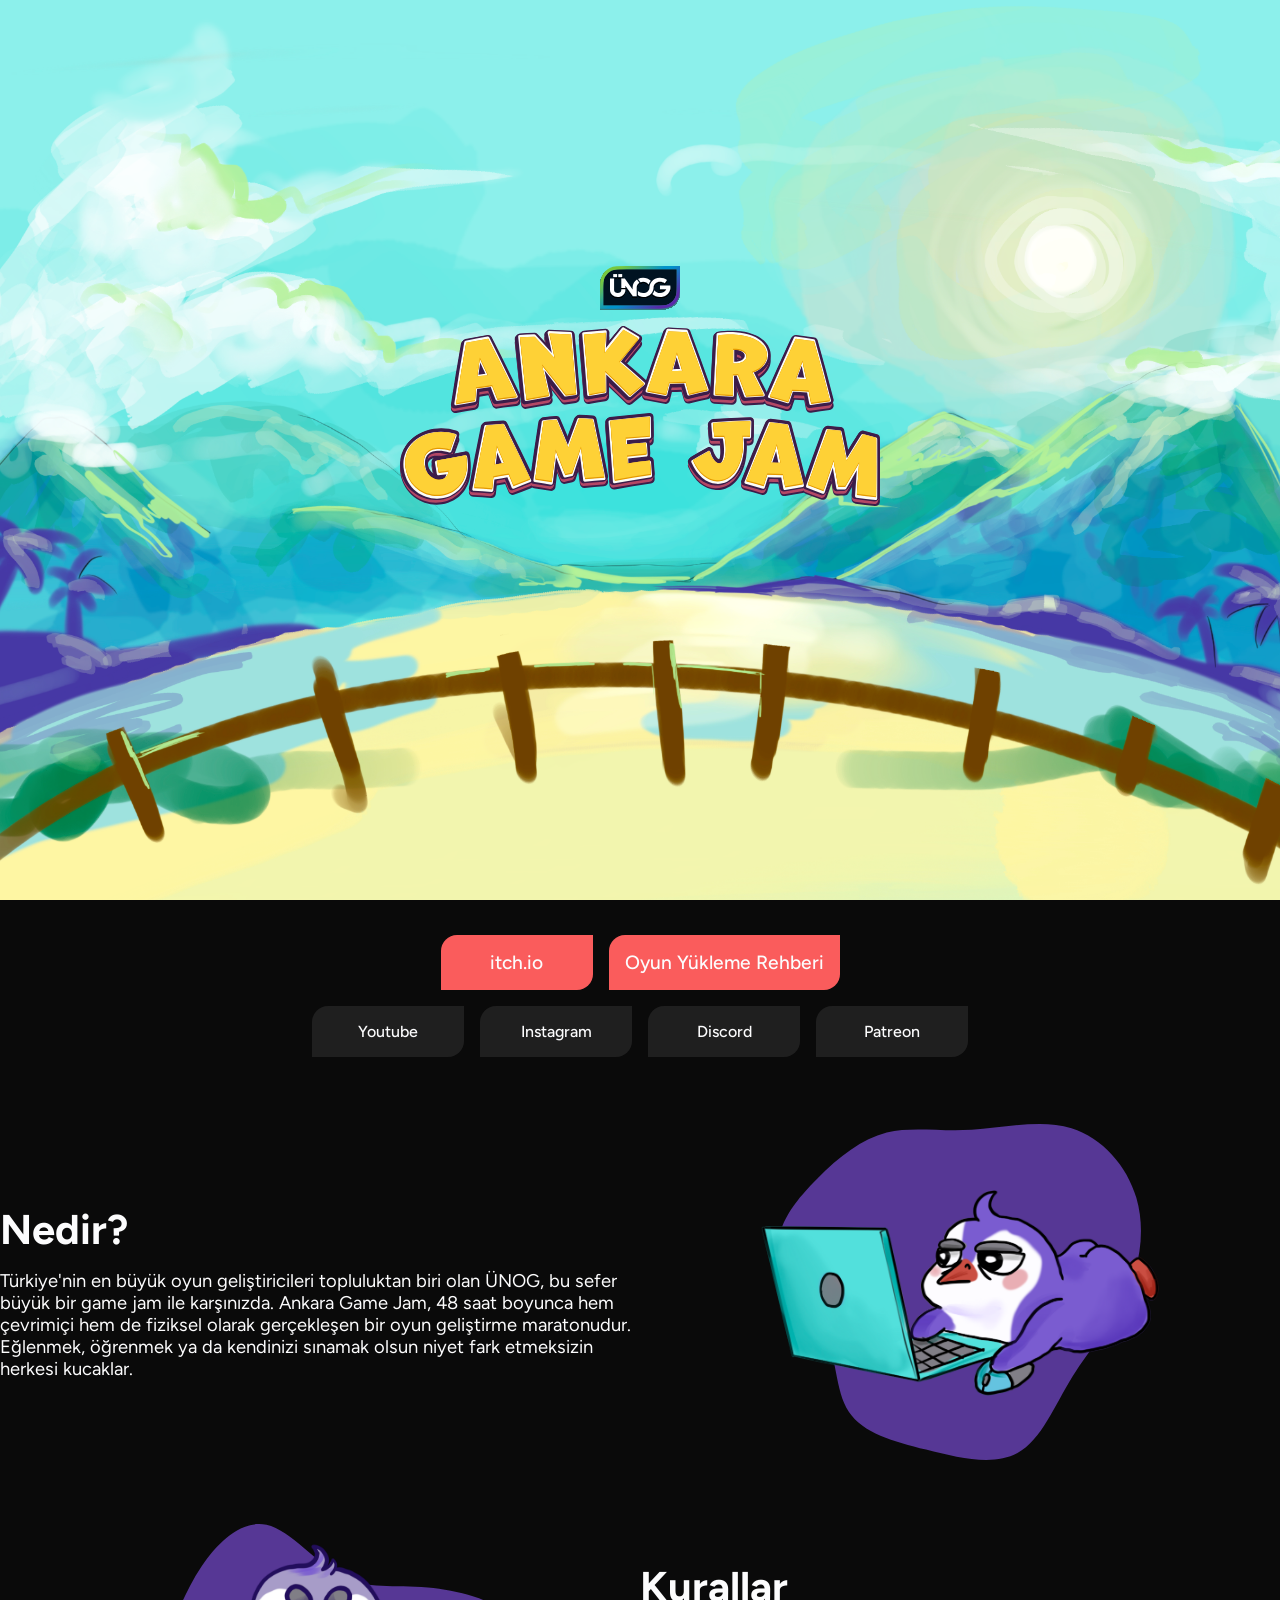
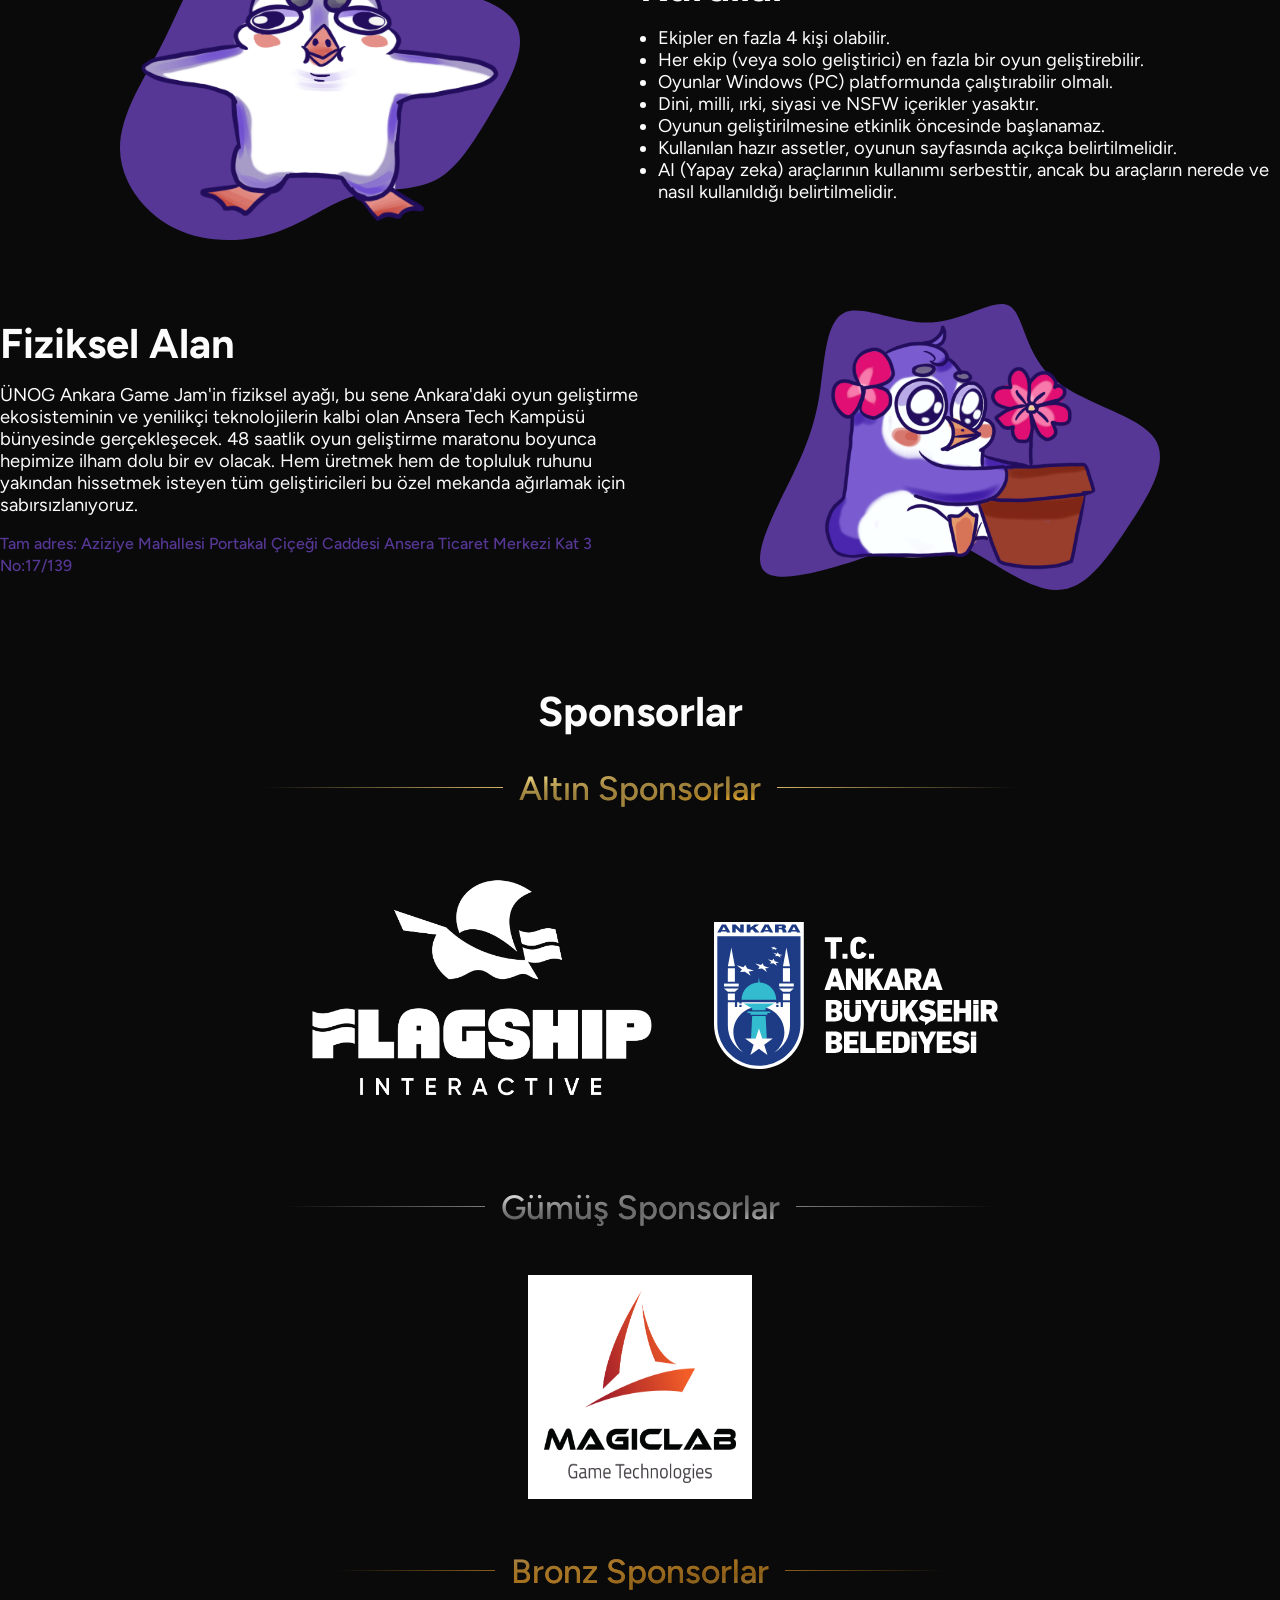
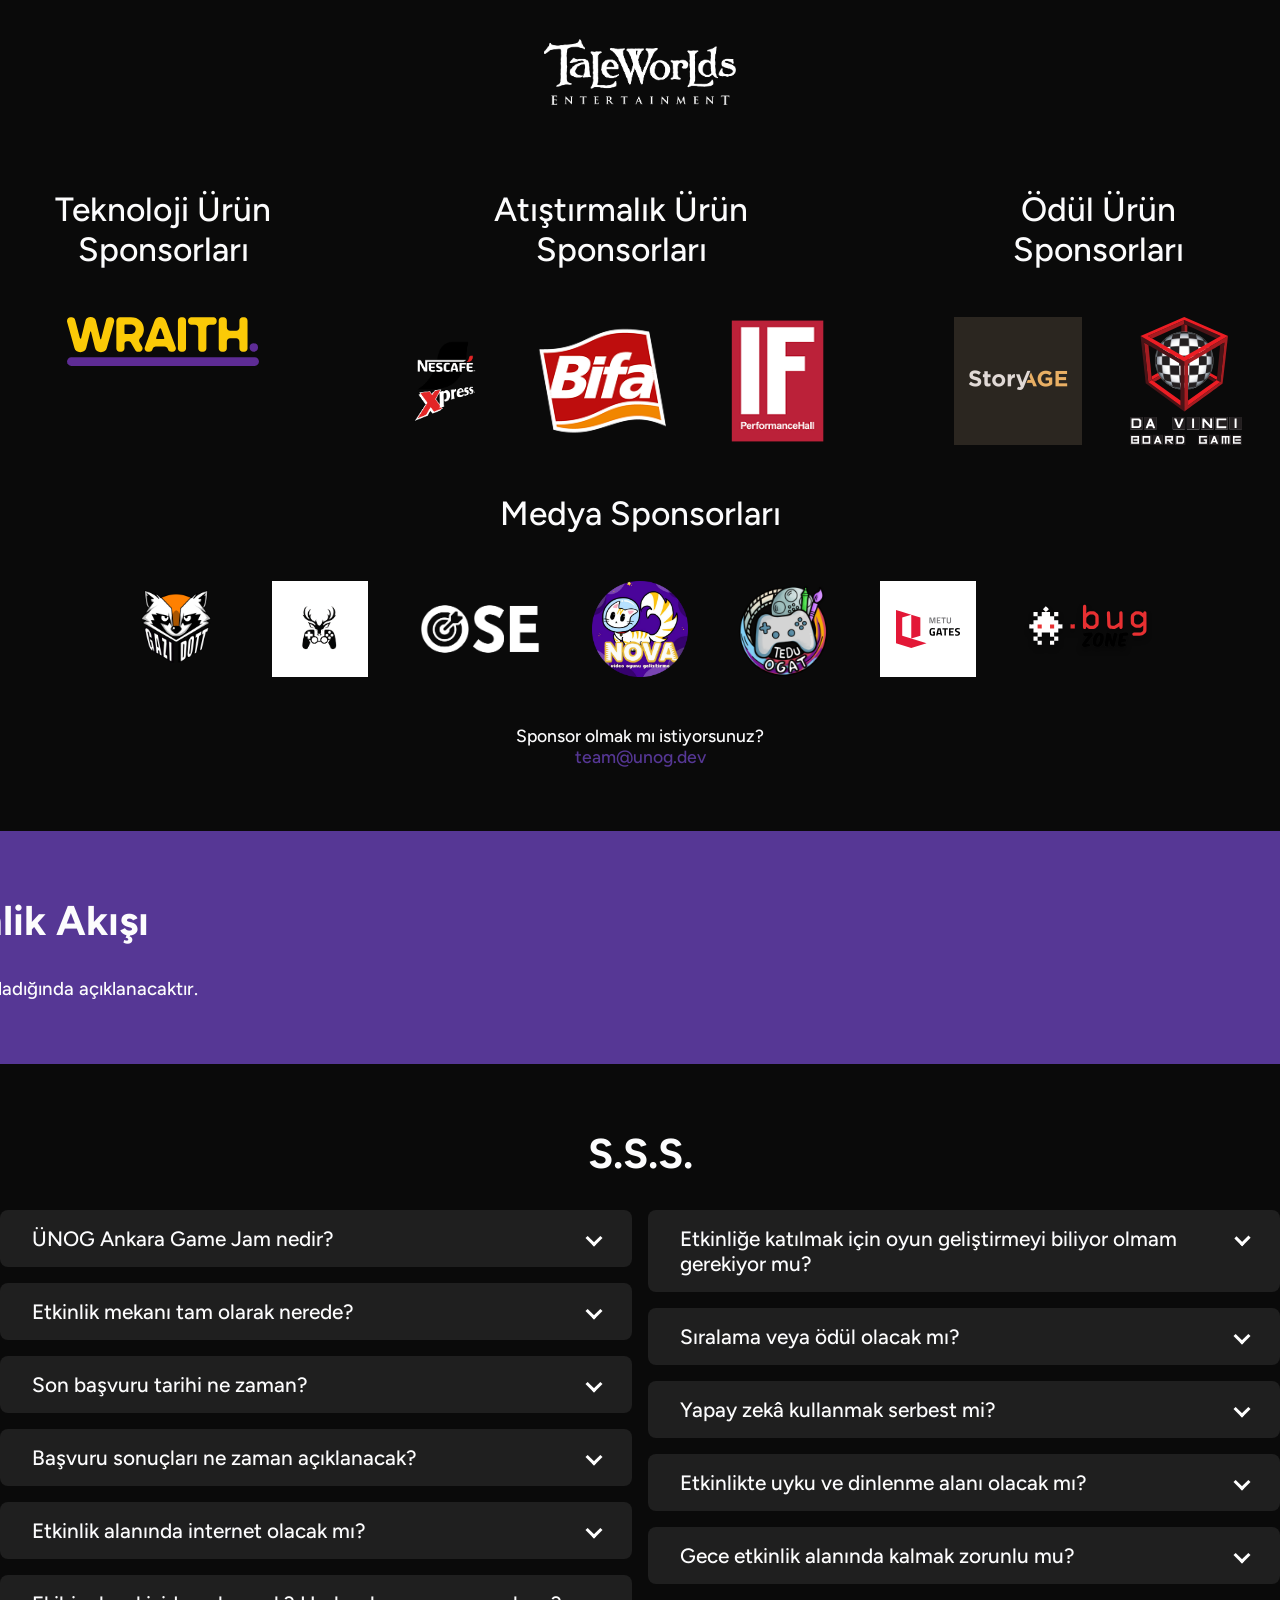
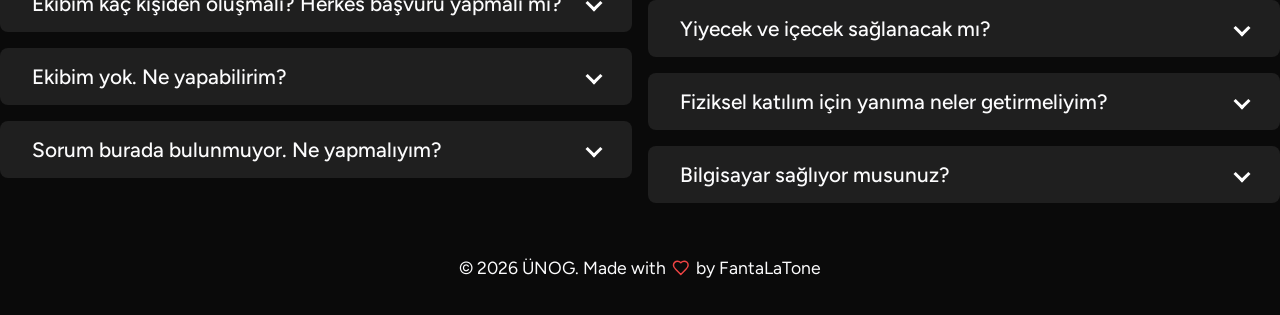
==== commit 03e7d8fd: "added responsive styling" ====
--- a/index.html
+++ b/index.html
@@ -87,10 +87,10 @@
                 <div>
                     <h2>Fiziksel Alan</h2>
                     <p>
-                        ÜNOG Ankara Game Jam'in fiziksel ayağı Ankara için çok önemli olan Ansera Tech Kampüsünde
-                        yapılacaktır.
-                        48 boyunca boyunca hepimize ev olacak olan bu yer gerçekten güzel ve özeldir. Burasını dolu
-                        gözüksün diye yazıyorum.
+                        ÜNOG Ankara Game Jam'in fiziksel ayağı, bu sene Ankara'daki oyun geliştirme ekosisteminin 
+                        ve yenilikçi teknolojilerin kalbi olan Ansera Tech Kampüsü bünyesinde gerçekleşecek.
+                        48 saatlik oyun geliştirme maratonu boyunca hepimize ilham dolu bir ev olacak. 
+                        Hem üretmek hem de topluluk ruhunu yakından hissetmek isteyen tüm geliştiricileri bu özel mekanda ağırlamak için sabırsızlanıyoruz.
                     </p>
                     <p>
                         <a href="https://maps.app.goo.gl/f6WXb7PkPfJ29cRz8" target="_blank" id="address">
@@ -198,7 +198,7 @@
         <!-- <button id="scroll-button"><i class="arrow right"></i></button> -->
         <ul class="event-days">
             <li class="event-day">
-                <h3>Etkinlik başlayınca açıklanacaktır.</h3>
+                <h3>Etkinlik başladığında açıklanacaktır.</h3>
             </li>
         </ul>
         <!-- buraya yazılanlar gerçek değil sadece doldurmak amacıyla konulmuştur eğer bunu okuyorsanız bunlara itibar etmeyin -->
--- a/css/style.css
+++ b/css/style.css
@@ -380,7 +380,7 @@
 
     margin-top: 2rem;
     border-radius: 1rem;
-    
+
     gap: 2rem;
 
     /* background: red; */
@@ -624,4 +624,172 @@
     height: 1.1rem;
     width: 1.1rem;
     margin: 0 0.4rem;
+}
+
+
+/*
+    RESPONSIVE DESIGN
+*/
+@media screen and (width <= 768px) {
+    section.hero img#unog-logo {
+        width: 4rem;
+    }
+    section.hero img#jam-logo {
+        width: 20rem;
+    }
+
+    .container {
+        max-width: 100vw;
+    }
+
+    .itch-links {
+        flex-direction: column;
+    }
+
+    section.info .info-group {
+        flex-direction: column-reverse;
+    }
+
+    section.info .info-group:nth-child(2) {
+        flex-direction: column;
+    }
+
+    section.info .info-group img {
+        width: 20rem;
+        margin-bottom: 2rem;
+    }
+
+    section.info .info-group div {
+        width: 70%;
+    }
+
+    section.info .info-group div h2 {
+        text-align: center;
+    }
+
+    section.hero {
+        background-position: 50% 50%;
+        background-size: 500%;
+
+        height: 100vh;
+    }
+    
+    .sponsor-group-title hr {
+        display: none;
+    }
+
+    .sponsor-group.gold .sponsor-group-title h3  {
+        font-size: 1.8rem;
+    }
+
+    .sponsor-group.silver .sponsor-group-title h3  {
+        font-size: 1.8rem;
+    }
+
+    .sponsor-group.bronze .sponsor-group-title h3  {
+        font-size: 1.8rem;
+    }
+
+    .sponsor-group .sponsor-group-title-plain h3 {
+        font-size: 1.6rem;
+    }
+
+    .sponsor-list {
+        flex-direction: column;
+    }
+
+    img.sponsor-giant {
+        max-height: 8rem;
+        max-width: 10rem;
+    }
+
+    img.sponsor-large {
+        max-height: 7.5rem;
+    }
+
+    img.sponsor-middle {
+        max-height: 6rem;
+        max-width: 9rem;
+    }
+
+    img.sponsor-small {
+        max-height: 4.5rem;
+        max-width: 7rem;
+    }
+
+    .sponsor-groups-row {
+        display: flex;
+        flex-direction: column;
+        margin-top: 2rem;
+        gap: 1rem;
+        justify-content: center;
+        align-items: center;
+    }
+
+    section.events {
+        width: 100vw;
+        padding: 4rem 1.5rem;
+    }
+
+    .event-day:last-child {
+        padding-right: 1.5rem;
+    }
+    
+    .questions-container {
+        display: flex;
+        flex-direction: column;
+        justify-content: center;
+        align-items: center;
+        gap: 0;
+    }
+
+    .questions-container > div {
+        width: 90%;
+    }
+
+    footer p {
+        font-size: 0.8rem;
+    }
+
+    section.links {
+        height: max-content;
+
+        font-size: 1rem;
+        flex-direction: column;
+        padding: 1rem;
+
+    }
+
+    section.links a {
+        min-width: 90px;
+
+        text-align: center;
+    }
+
+    section.links div.itch-links {
+        display: flex;
+    }
+
+    section.links div {
+        display: grid;
+        grid-template-columns: repeat(2, 1fr);
+        grid-template-rows: repeat(2, 1fr);
+        grid-column-gap: 0.8rem;
+        grid-row-gap: 0.8rem; 
+    }
+
+    .question > button::after {
+        content: "";
+        display: inline-block;
+
+        border-right: 3px solid white;
+        border-bottom: 3px solid white;
+
+        width: 12px;
+        height: 12px;
+        margin-top: 0.7rem;
+        margin-left: 0.5rem;
+
+        transform: translateY(-50%) rotate(45deg);
+    }
 }
